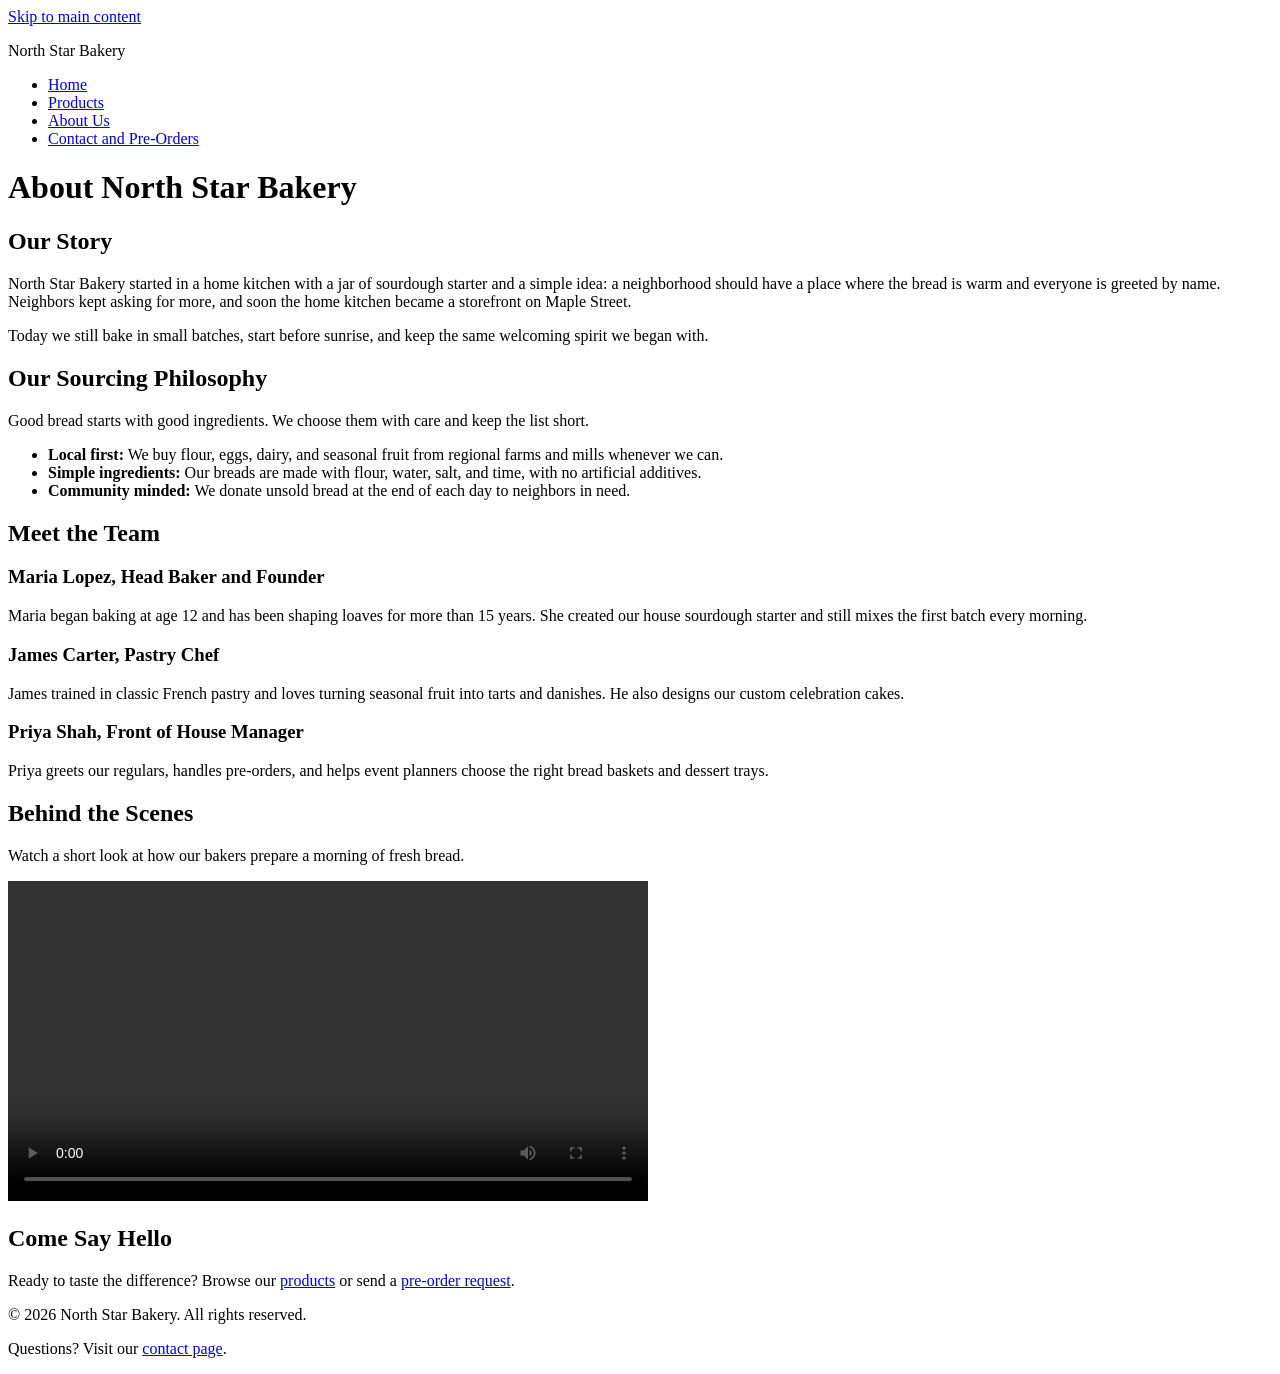
==== Intro to Web Development 2/about.html @ 9e00ea56 "first commit" ====
<!DOCTYPE html>
<html lang="en">
<head>
  <meta charset="UTF-8">
  <meta name="viewport" content="width=device-width, initial-scale=1.0">
  <meta name="description" content="Learn the story of North Star Bakery, our sourcing philosophy, and the bakers behind the counter.">
  <title>About Us | North Star Bakery</title>
</head>
<body>
  <a href="#main-content">Skip to main content</a>

  <header>
    <p>North Star Bakery</p>
    <nav aria-label="Main navigation">
      <ul>
        <li><a href="index.html">Home</a></li>
        <li><a href="products.html">Products</a></li>
        <li><a href="about.html" aria-current="page">About Us</a></li>
        <li><a href="contact.html">Contact and Pre-Orders</a></li>
      </ul>
    </nav>
  </header>

  <main id="main-content">
    <h1>About North Star Bakery</h1>

    <section>
      <h2>Our Story</h2>
      <p>North Star Bakery started in a home kitchen with a jar of sourdough starter and a simple idea: a neighborhood should have a place where the bread is warm and everyone is greeted by name. Neighbors kept asking for more, and soon the home kitchen became a storefront on Maple Street.</p>
      <p>Today we still bake in small batches, start before sunrise, and keep the same welcoming spirit we began with.</p>
    </section>

    <section>
      <h2>Our Sourcing Philosophy</h2>
      <p>Good bread starts with good ingredients. We choose them with care and keep the list short.</p>
      <ul>
        <li><strong>Local first:</strong> We buy flour, eggs, dairy, and seasonal fruit from regional farms and mills whenever we can.</li>
        <li><strong>Simple ingredients:</strong> Our breads are made with flour, water, salt, and time, with no artificial additives.</li>
        <li><strong>Community minded:</strong> We donate unsold bread at the end of each day to neighbors in need.</li>
      </ul>
    </section>

    <section>
      <h2>Meet the Team</h2>

      <h3>Maria Lopez, Head Baker and Founder</h3>
      <p>Maria began baking at age 12 and has been shaping loaves for more than 15 years. She created our house sourdough starter and still mixes the first batch every morning.</p>

      <h3>James Carter, Pastry Chef</h3>
      <p>James trained in classic French pastry and loves turning seasonal fruit into tarts and danishes. He also designs our custom celebration cakes.</p>

      <h3>Priya Shah, Front of House Manager</h3>
      <p>Priya greets our regulars, handles pre-orders, and helps event planners choose the right bread baskets and dessert trays.</p>
    </section>

    <section>
      <h2>Behind the Scenes</h2>
      <p>Watch a short look at how our bakers prepare a morning of fresh bread.</p>
      <video controls width="640" preload="metadata">
        <source src="bakery-behind-scenes_c.mp4" type="video/mp4">
        <p>Your browser does not support the video element. <a href="bakery-behind-scenes_c.mp4">Download the behind-the-scenes video (MP4)</a> to watch it on your device.</p>
      </video>
    </section>

    <section>
      <h2>Come Say Hello</h2>
      <p>Ready to taste the difference? Browse our <a href="products.html">products</a> or send a <a href="contact.html">pre-order request</a>.</p>
    </section>
  </main>

  <footer>
    <p>&copy; 2026 North Star Bakery. All rights reserved.</p>
    <p>Questions? Visit our <a href="contact.html">contact page</a>.</p>
  </footer>
</body>
</html>
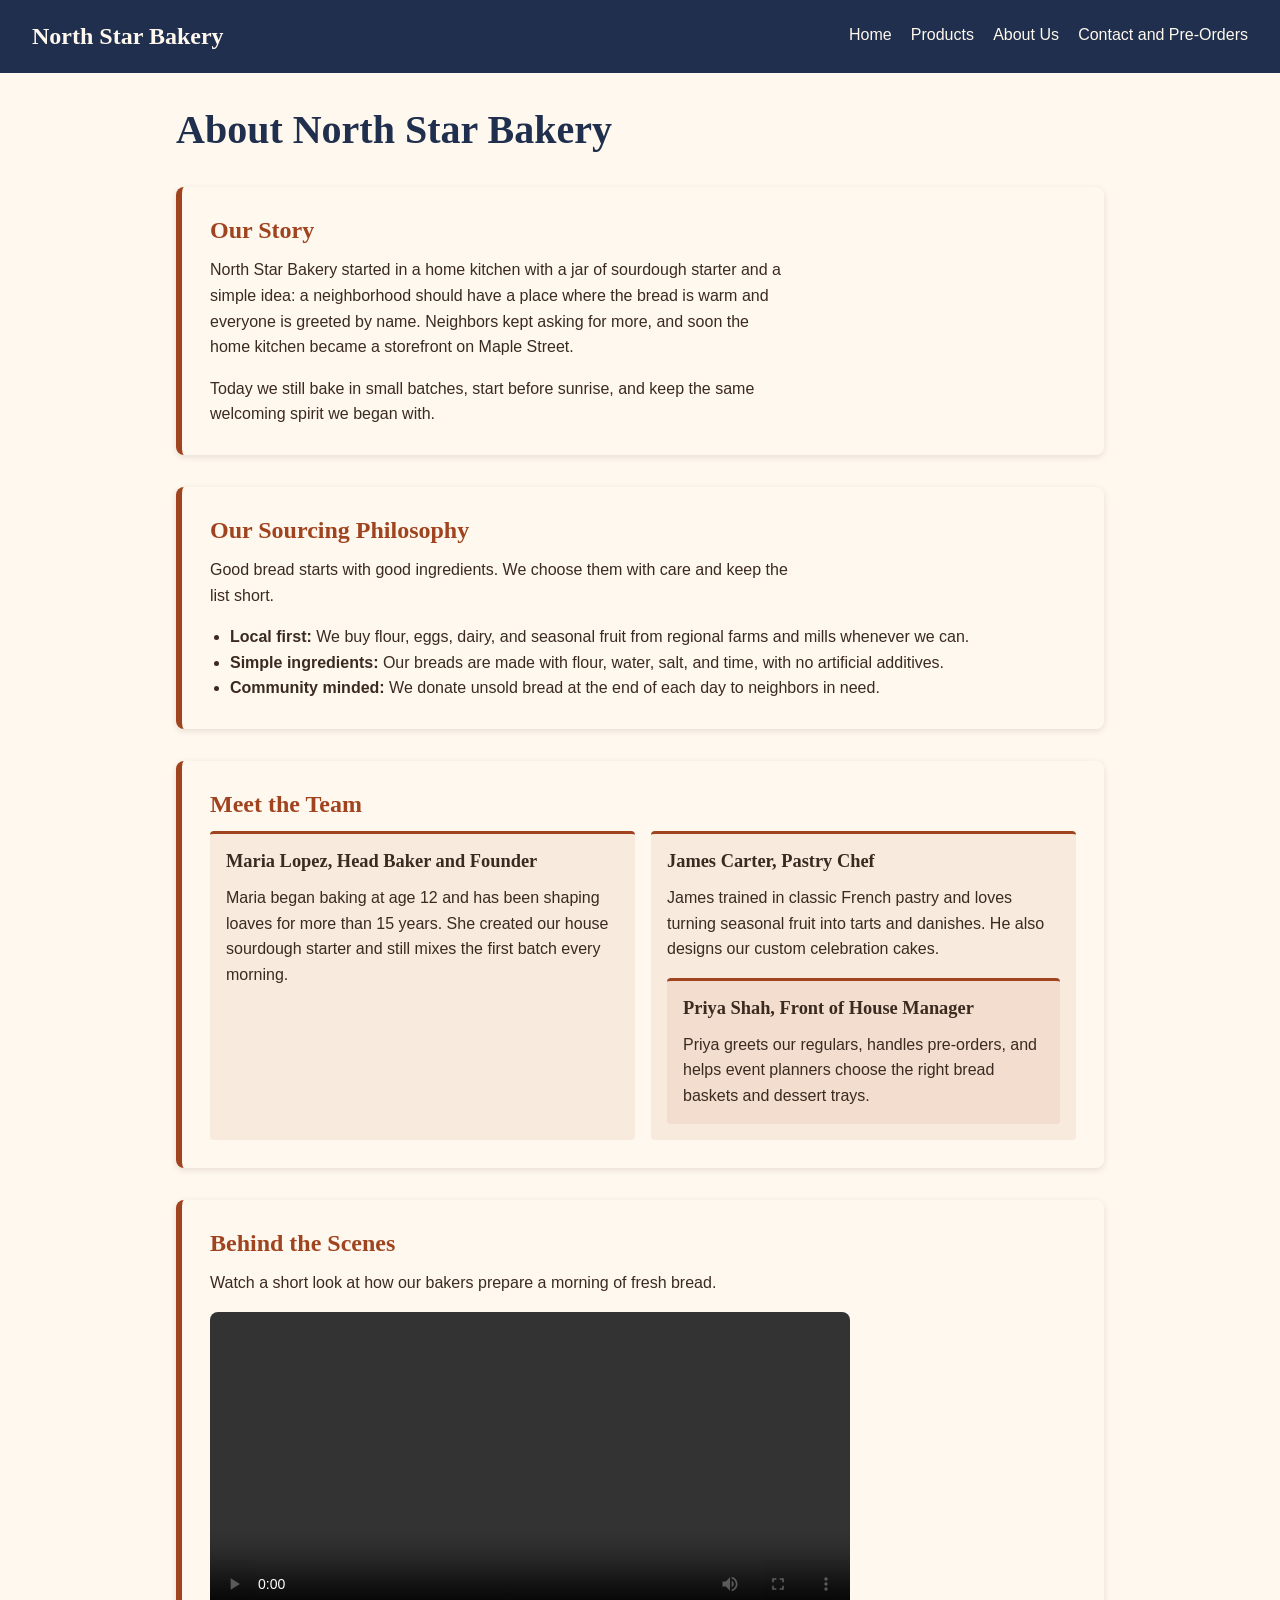
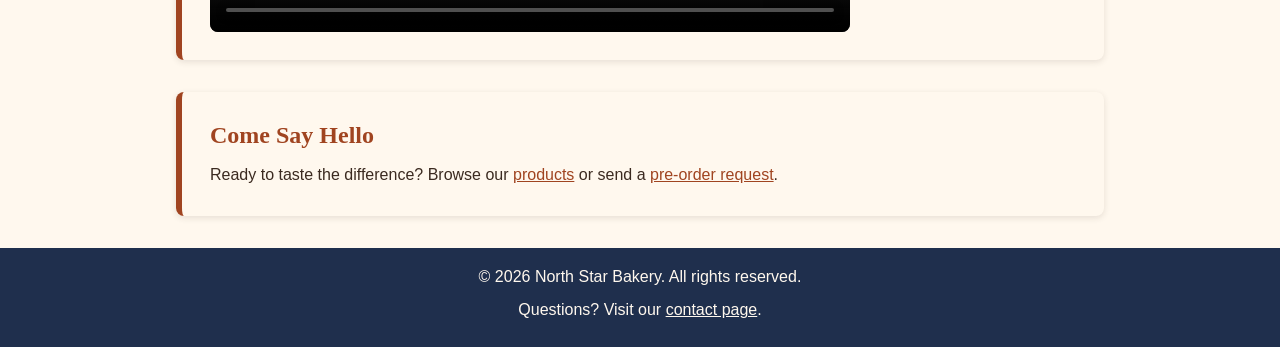
==== commit 7a23b527: "# changed the href link for the style sheet to css/styles.css to correctly work for the style sheet." ====
--- a/Intro to Web Development 2/about.html
+++ b/Intro to Web Development 2/about.html
@@ -4,6 +4,7 @@
   <meta charset="UTF-8">
   <meta name="viewport" content="width=device-width, initial-scale=1.0">
   <meta name="description" content="Learn the story of North Star Bakery, our sourcing philosophy, and the bakers behind the counter.">
+  <link rel="stylesheet" href="css/styles.css"> <!-- added stylesheet to head -->
   <title>About Us | North Star Bakery</title>
 </head>
 <body>
@@ -43,14 +44,20 @@
     <section>
       <h2>Meet the Team</h2>
 
-      <h3>Maria Lopez, Head Baker and Founder</h3>
-      <p>Maria began baking at age 12 and has been shaping loaves for more than 15 years. She created our house sourdough starter and still mixes the first batch every morning.</p>
-
-      <h3>James Carter, Pastry Chef</h3>
-      <p>James trained in classic French pastry and loves turning seasonal fruit into tarts and danishes. He also designs our custom celebration cakes.</p>
-
-      <h3>Priya Shah, Front of House Manager</h3>
-      <p>Priya greets our regulars, handles pre-orders, and helps event planners choose the right bread baskets and dessert trays.</p>
+      <div class="card-row"> <!-- added a div for cards and added articles -->
+        <article>
+          <h3>Maria Lopez, Head Baker and Founder</h3>
+          <p>Maria began baking at age 12 and has been shaping loaves for more than 15 years. She created our house sourdough starter and still mixes the first batch every morning.</p>
+        </article>
+        <article>        
+          <h3>James Carter, Pastry Chef</h3>
+          <p>James trained in classic French pastry and loves turning seasonal fruit into tarts and danishes. He also designs our custom celebration cakes.</p>
+        <article>       
+          <h3>Priya Shah, Front of House Manager</h3>
+          <p>Priya greets our regulars, handles pre-orders, and helps event planners choose the right bread baskets and dessert trays.</p>
+        </article>
+        </div>
+      </div>
     </section>
 
     <section>
--- a/Intro to Web Development 2/css/styles.css
+++ b/Intro to Web Development 2/css/styles.css
@@ -0,0 +1,398 @@
+/* North Star Bakery
+    Palette: cream #FFF8EE (background), brown #3B2A20 (text),
+            crust #A04420 (accent), midnight blue #1F2F4D (header/footer)
+            Fonts: Georgia (headings), Arial(body) */
+/* Base (mobile first*/
+/* below this, I added universal selector * for every HTML tag such as <div>,<p>,<h1> etc. I also added (::before and ::after to target the pseudo-element for all elements. */
+*,
+*::before,
+*::after {
+    box-sizing: border-box;
+}
+
+body {
+    margin: 0;
+    min-height: 100vh; /* 100% visual height of users screen*/
+    display: flex;
+    flex-direction: column;
+    background-color: #FFF8EE; /* cream color*/
+    color: #3B2A20; /* midnight blue color*/
+    font-family: Arial, Helvetica, sans-serif;
+    font-size: 1rem; /*defaults often to 16px, ROOT EM - scales on parent*/
+    line-height: 1.6;
+}
+/* above this is step one CSS */
+h1, /*trying to make things easier to read*/
+h2,
+h3 {
+    font-family: Georgia, 'Times New Roman', Times, serif;
+    line-height: 1.25;
+    margin: 0 0 0.75rem; /*short hand for margins 1 2 and 3, ROOT EM (standard)*/
+    }
+
+h1{
+        color:#1F2F4D;
+        font-size: 2rem;
+}
+
+h2{
+    color:#A04420;
+    font-size: 1.5rem
+}
+
+h3{
+    color:#3B2A20;
+font-size: 1.15rem;
+}
+
+p {
+    margin: 0 0 1rem;
+    max-width: 65ch; /*ch is relative length unit equal to the advance width of the zero glyph in the elements current font*/
+}
+
+a {
+    color: #A04420;
+    text-decoration: underline;
+}
+
+a:hover {
+    color: #1F2F4D;
+}
+
+a:focus-visible,
+button:focus-visible,
+input:focus-visible,
+textarea:focus-visible {
+    outline: 3px solid #1F2F4D;
+    outline-offset: 2px;
+}
+
+img,
+video {
+    display: block;
+    max-width: 100%;
+    height: auto;
+    border-radius: 0.5rem;
+}
+
+audio {
+    width: 100%;
+    max-width: 30rem;
+}
+
+address {
+    font-style: normal;
+    margin-bottom: 1rem;
+}
+
+ul {
+    margin: 0 0 1rem;
+    padding-left: 1.25rem;
+}
+
+/* > indicates CSS direct child*/
+body > a[href="#main-content"] {
+    position: absolute;
+    left: -999px;
+    top: 0;
+    background-color: #FFF8EE;
+    color: #1F2F4D;
+    padding: 0.75rem 1rem;
+    z-index: 10; /* sets front to back stack order so it sits on top of overlapping elements*/
+}
+
+body > a[href="#main-content"]:focus {
+    left: 0;
+}
+
+/*below header and nav stuff*/
+header {
+    background-color: #1F2F4D;
+    color: #FFF8EE;
+    padding: 1rem 0;
+    display: flex;
+    flex-direction: column;
+    gap: 0.75rem
+}
+
+header > p {
+    margin: 0;
+    font-family: Georgia, 'Times New Roman', Times, serif;
+    font-size: 1.5rem;
+    font-weight: bold; /*thickness of font*/
+}
+
+nav ul {
+    list-style: none;
+    margin: 0;
+    padding: 0;
+    display: flex;
+    flex-wrap: wrap;
+    gap: 0.5rem 1.2rem;
+}
+
+nav a {
+    display: inline-block;
+    padding: 0.4rem 0;
+    color:#FFF8EE;
+    text-decoration: none;
+    border-bottom: 3px solid transparent;
+}
+/*Website starting to come together. Have header beginning to look better and index page so far coming together nicely. MAKE SURE TO CHECK OTHER PAGES */
+nav a:hover {
+    color: #FFF8EE;
+    border-bottom-color: #FFF8EE;
+}
+
+nav a [aria-current="page"] {
+    font-weight: bold;
+    border-bottom-color: #FFF8EE;
+}
+
+header a:focus-visible {
+    outline-color:#FFF8EE;
+}
+
+/*Main content of the website is going below here*/
+main {
+    flex:1;
+    width: 100%;
+    max-width: 62rem;
+    margin: 0 auto;
+    padding: 1.5rem 1rem 2rem;
+    display: flex;
+    flex-direction: column;
+    gap: 1.5rem;
+}
+/*lines 168-169 are child selectors that target h1 and p placed inside the main tag */
+main > h1,
+main > p {
+    margin-bottom: 0;
+}
+/*the 0.25 and 0.12 are opacity values (alpha) the preceding 6 digits are my rgba format*/
+main > section {
+    padding: 1.25rem;
+    border: 1px solid rgba (59, 42, 32, 0.25);
+    border-left: 6px solid #A04420;
+    border-radius: 0.5rem;
+    box-shadow: 0 2px 6px rgba(59, 42, 32, 0.12);
+}
+
+main > section > *:last-child {
+    margin-bottom: 0;
+}
+/* figure is the element selector to target all figure tags */
+figure {
+    margin: 0 0 1.25rem;
+}
+
+figcaption {
+    margin-top: 0.5rem;
+    font-style: italic;
+    font-size: 0.95rem;
+}
+
+main > section > img,
+main > section > figure,
+main > section > picture {
+    margin-bottom: 1.25rem;
+}
+
+picture {
+    display: block;
+}
+
+picture img {
+    width: 100%;
+}
+
+/*image group flexbox test*/
+.media-row { /*targets all class=Media-row made to target media items (hopeful it works)*/
+    display: flex;
+    flex-direction: column;
+    gap: 1.25rem;
+    margin-bottom: 1.25rem;
+}
+/*sets uniform size and shape without looking stretched*/
+.media-row figure {
+    margin: 0;
+}
+
+.media-row img {
+    width: 100%;
+    aspect-ratio: 4/3;
+    object-fit: cover;
+}
+
+/*card group flexbox*/
+.feature-list {
+    list-style: none;
+    padding: 0;
+    display: flex;
+    flex-direction: column;
+    gap: 1rem;
+}
+
+.feature-list li {
+    padding: 1rem;
+    border-top: 3px solid #A04420;
+    background-color: rgba(160,68,32,0.68);
+    border-radius: 0.25rem;
+}
+
+.card-row {
+    display: flex;
+    flex-direction: column;
+    gap: 1rem;
+}
+
+.card-row article { /*descendant slector targets all <article> placed inside card-row*/
+    padding: 1rem;
+    border-top: 3px solid #a04420;
+    background-color: rgba(160, 68, 32, 0.08);
+    border-radius: 0.25rem;
+}
+
+.card-row article p:last-child { /* last child = last <p> element inside each <article> */
+    margin-bottom: 0;
+}
+
+/*Forms up next*/
+form {
+    max-width: 40rem;
+}
+
+fieldset {
+    margin: 0 0 1.25rem;
+    padding: 1rem;
+    border: 2px solid #1F2F4D;
+    border-radius: 0.5rem;
+}
+
+fieldset fieldset {
+    font-family: Georgia, 'Times New Roman', serif;
+}
+
+legend {
+    padding: 0 0.5rem;
+    font-family: Georgia, 'Times New Roman', serif;
+    font-weight: bold;
+    color: #1f2f4d;
+}
+
+label {
+    font-weight: bold;
+}
+
+input[type="text"]
+input[type="email"]
+input[type="tel"]
+input[type="date"]
+textarea {
+    display: block;
+    width: 100%;
+    margin-top: 0.25rem;
+    padding: 0.6rem;
+    font-family: inherit;
+    font-size: 1rem;
+    color: #3b2a20;
+    border: 2px solid #3b2a20;
+    border-radius: 0.25rem;
+}
+
+input[type="radio"] {
+    margin-right:0.5rem;
+}
+
+fieldset p[id$="-hint"] { /*$= means ends with, targets all <p> elements that have an id that ends with -hint*/
+    MARGIN-TOP: -0.5REM;
+    FONT-SIZE: 0.9REM;
+}
+
+button {
+    padding:0.8rem 1.5rem;
+    font-family: inherit;
+    font-size: 1rem;
+    font-weight: bold;
+    color: #FFF8EE;
+    background-color: #A04420;
+    border: none;
+    border-radius: 0.25rem;
+    cursor: pointer;
+}
+
+button:hover {
+    background-color: #1F2F4D;
+    }
+
+    /*Footer section below*/
+    FOOTER {
+        BACKGROUND-COLOR:#1F2F4D;
+        COLOR:#FFF8EE;
+        PADDING: 1REM;
+        text-align: center;
+    }
+
+    footer p{
+        margin: 0 auto 0.5rem;
+    }
+
+    footer a {
+        color: #fff8ee;
+    }
+
+    /*This section is for larger screens */
+    @media (min-width: 48em) {
+        header {
+            flex-direction: row;
+            justify-content: space-between;
+            align-items: center;
+            padding: 1rem 2rem;
+        }
+
+        main {
+            padding: 2rem;
+            gap: 2rem;
+        }
+
+        h1 {
+            font-size:2.5rem;
+        }
+
+        main > section {
+            padding: 1.75rem;
+        }
+
+        .feature-list,
+        .card-row {
+            flex-direction: row;
+            flex-wrap: wrap;
+        }
+
+        .card-row article {
+            flex: 1 1 14rem;
+        }
+
+        .media-row {
+            flex-direction: row;
+        }
+
+        .media-row > img,
+        .media-row > figure {
+            flex: 1 1 0;
+            min-width: 0;
+        }
+
+        .media-row > img {
+            align-self: flex-start;
+        }
+
+        .feature-list li {
+            flex: 1 1 clac(50% - 1rem)
+        }
+
+        picture img {
+            max-height: 26rem;
+            object-fit: cover;
+        }
+    }
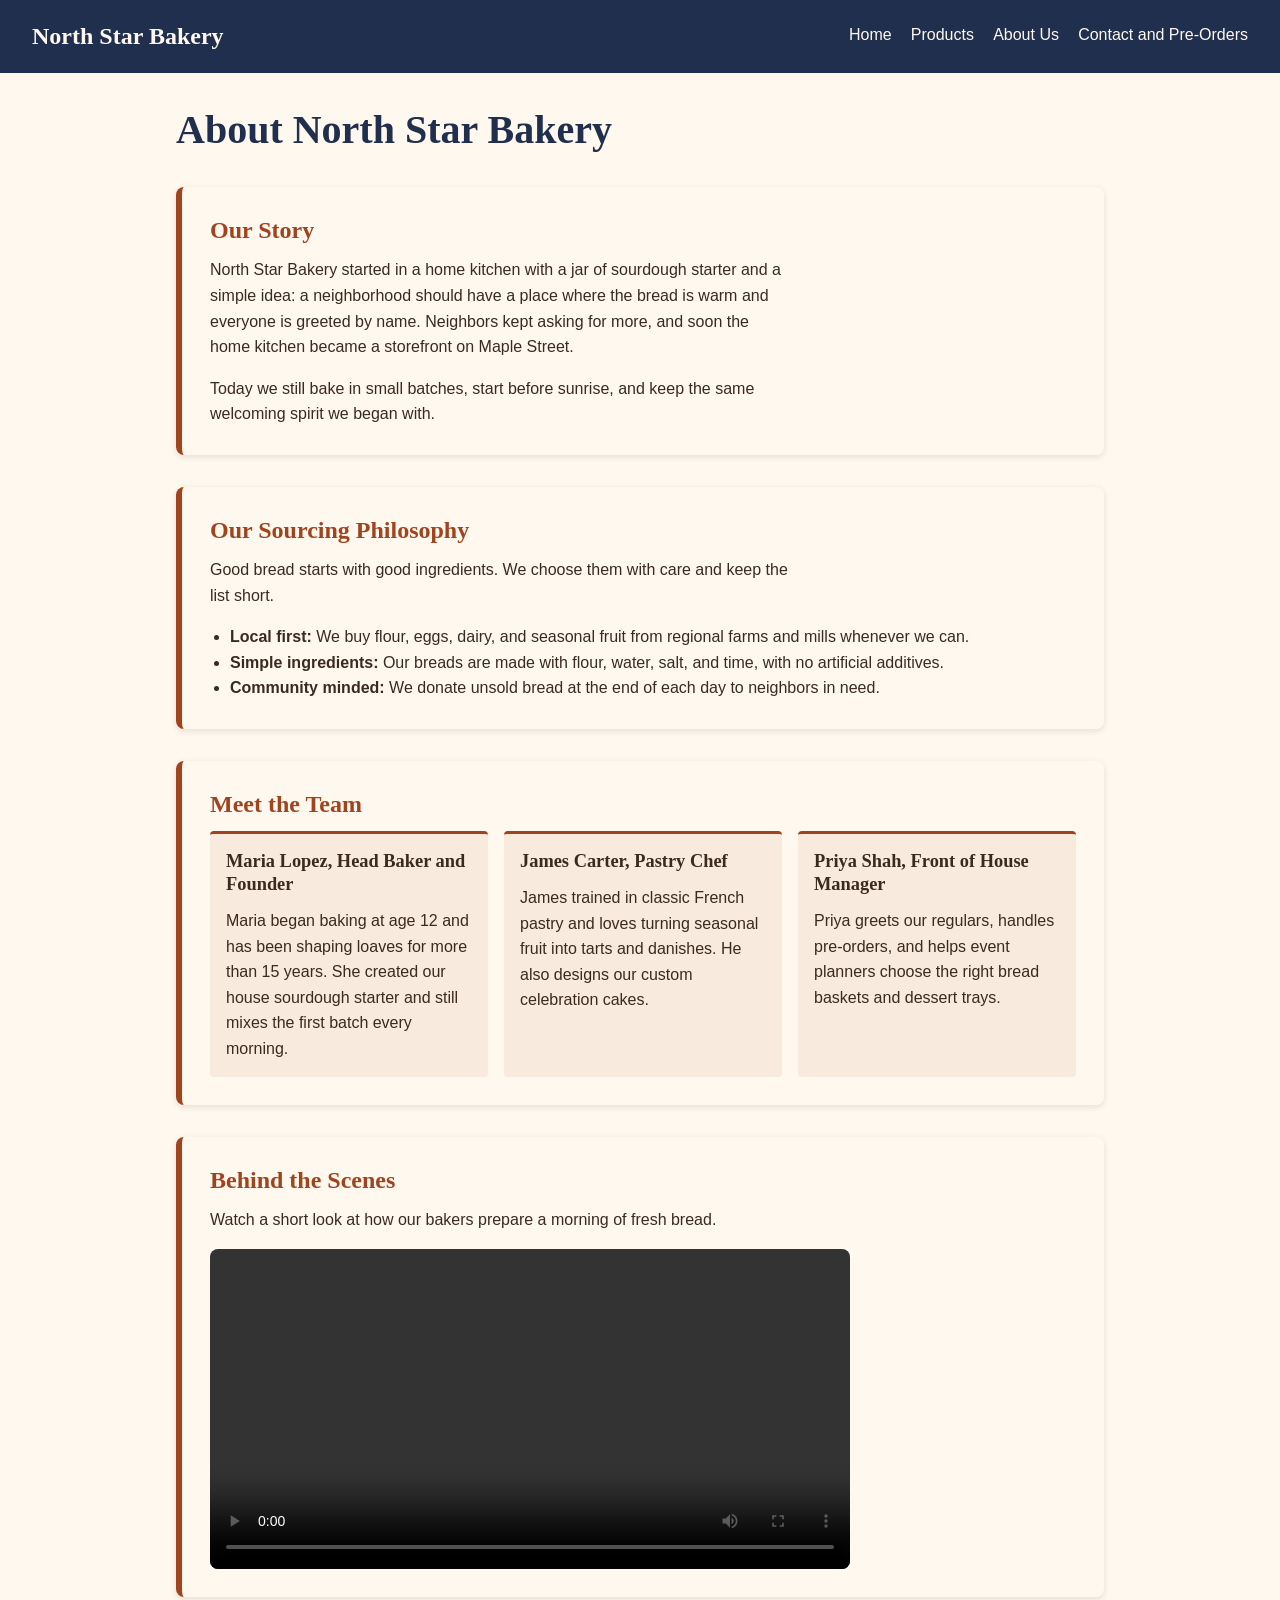
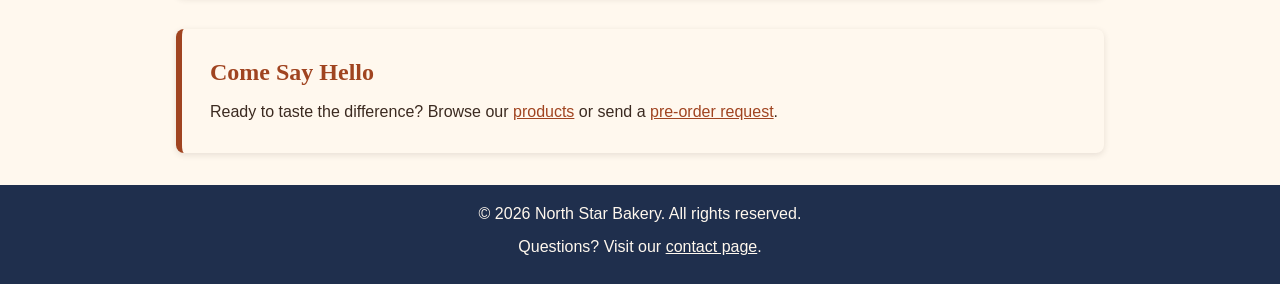
==== commit 9b2a657b: "#added media/ to all photos to make them link correctly to the new folder made" ====
--- a/Intro to Web Development 2/about.html
+++ b/Intro to Web Development 2/about.html
@@ -52,20 +52,20 @@
         <article>        
           <h3>James Carter, Pastry Chef</h3>
           <p>James trained in classic French pastry and loves turning seasonal fruit into tarts and danishes. He also designs our custom celebration cakes.</p>
-        <article>       
+        </article>
+        <article>
           <h3>Priya Shah, Front of House Manager</h3>
           <p>Priya greets our regulars, handles pre-orders, and helps event planners choose the right bread baskets and dessert trays.</p>
         </article>
-        </div>
       </div>
     </section>
-
+   
     <section>
       <h2>Behind the Scenes</h2>
       <p>Watch a short look at how our bakers prepare a morning of fresh bread.</p>
       <video controls width="640" preload="metadata">
-        <source src="bakery-behind-scenes_c.mp4" type="video/mp4">
-        <p>Your browser does not support the video element. <a href="bakery-behind-scenes_c.mp4">Download the behind-the-scenes video (MP4)</a> to watch it on your device.</p>
+        <source src="media/bakery-behind-scenes_c.mp4" type="video/mp4">
+        <p>Your browser does not support the video element. <a href="media/bakery-behind-scenes_c.mp4">Download the behind-the-scenes video (MP4)</a> to watch it on your device.</p>
       </video>
     </section>
 
